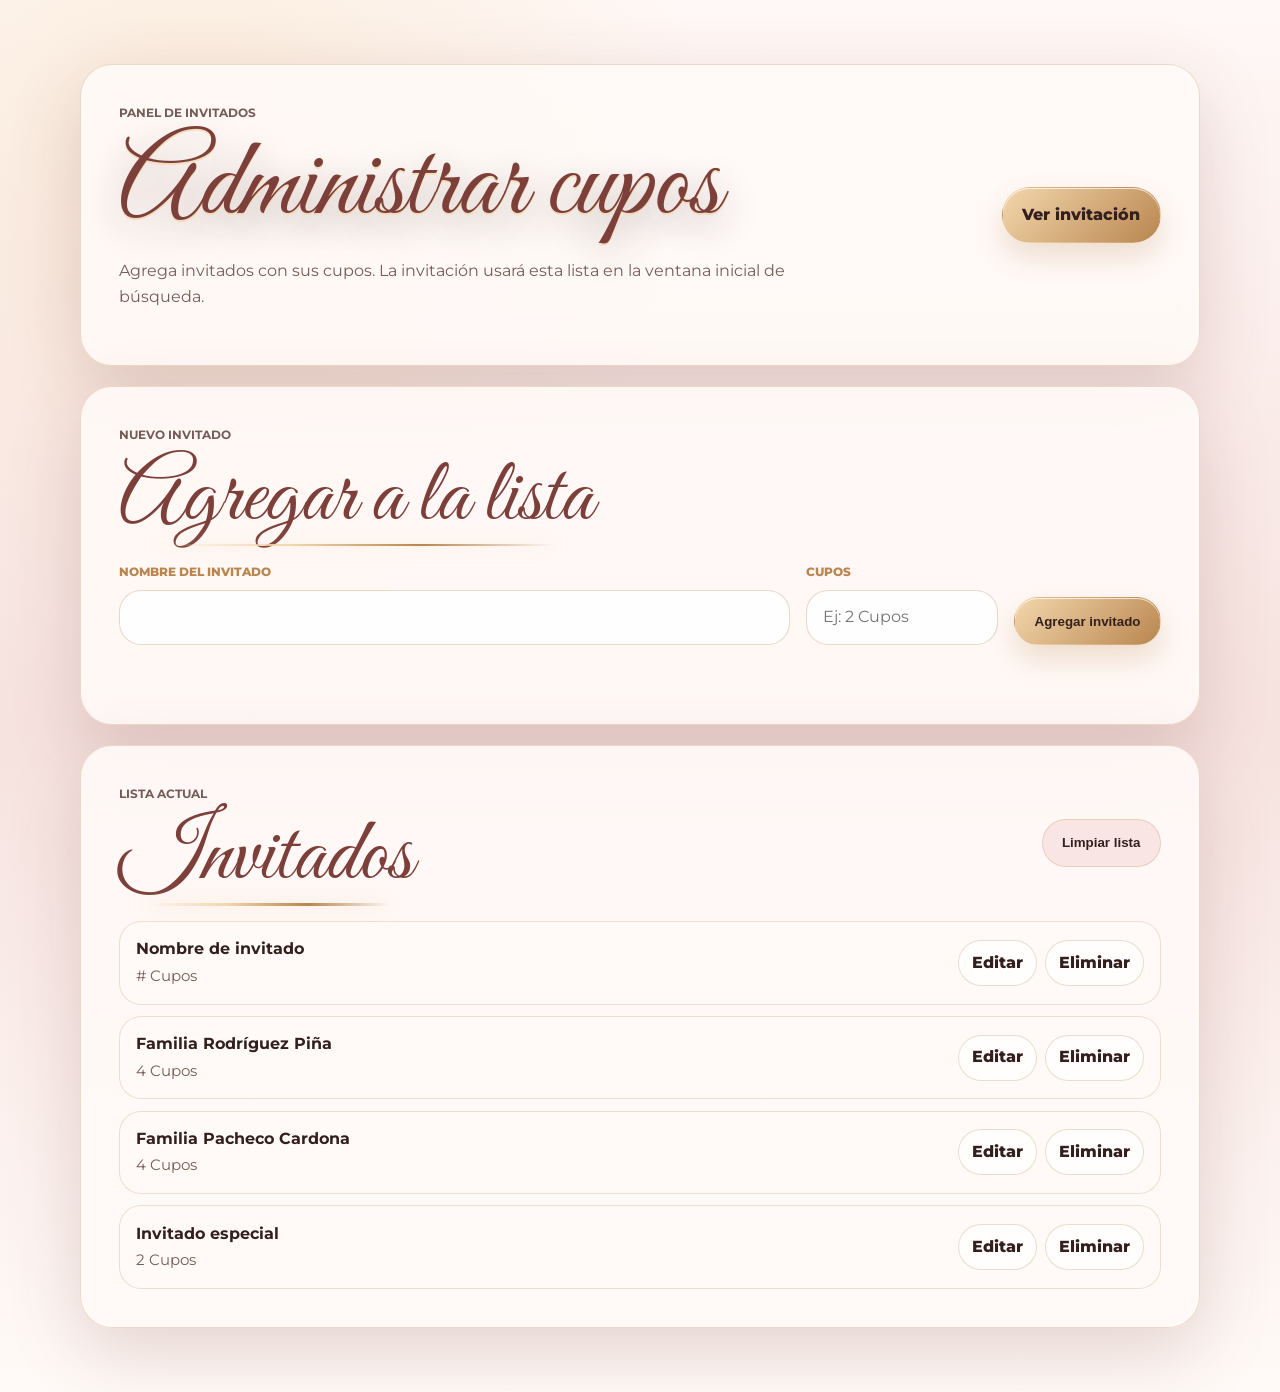
==== admin/index.html @ 074035fb "Agregar admin e invitados personalizados" ====
<!doctype html>
<html lang="es">
  <head>
    <meta charset="UTF-8" />
    <meta name="viewport" content="width=device-width, initial-scale=1" />
    <title>Admin invitados - Yeray Pacheco</title>
    <link rel="preconnect" href="https://fonts.googleapis.com" />
    <link rel="preconnect" href="https://fonts.gstatic.com" crossorigin />
    <link
      href="https://fonts.googleapis.com/css2?family=Cormorant+Garamond:wght@500;600;700&family=Great+Vibes&family=Montserrat:wght@400;500;600;700&display=swap"
      rel="stylesheet"
    />
    <link rel="stylesheet" href="../styles.css" />
    <link rel="stylesheet" href="admin.css" />
  </head>
  <body class="admin-page">
    <main class="admin-shell">
      <section class="admin-hero" aria-labelledby="adminTitle">
        <div>
          <p class="section-kicker">Panel de invitados</p>
          <h1 id="adminTitle">Administrar cupos</h1>
          <p>
            Agrega invitados con sus cupos. La invitación usará esta lista en
            la ventana inicial de búsqueda.
          </p>
        </div>
        <a class="button button--primary" href="../index.html">Ver invitación</a>
      </section>

      <section class="admin-card" aria-labelledby="guestFormTitle">
        <div>
          <p class="section-kicker">Nuevo invitado</p>
          <h2 id="guestFormTitle">Agregar a la lista</h2>
        </div>
        <form class="admin-form" id="guestForm">
          <label>
            <span>Nombre del invitado</span>
            <input id="adminGuestName" name="guestName" type="text" required />
          </label>
          <label>
            <span>Cupos</span>
            <input
              id="adminGuestPasses"
              name="guestPasses"
              type="text"
              placeholder="Ej: 2 Cupos"
              required
            />
          </label>
          <button class="button button--primary" type="submit">Agregar invitado</button>
        </form>
        <p class="admin-feedback" id="adminFeedback" role="status" aria-live="polite"></p>
      </section>

      <section class="admin-card" aria-labelledby="guestListTitle">
        <div class="admin-list-header">
          <div>
            <p class="section-kicker">Lista actual</p>
            <h2 id="guestListTitle">Invitados</h2>
          </div>
          <button class="button button--soft" id="clearGuests" type="button">
            Limpiar lista
          </button>
        </div>
        <div class="admin-guest-list" id="adminGuestList"></div>
      </section>
    </main>

    <script src="admin.js"></script>
  </body>
</html>
---- styles.css ----
:root {
  --rose-50: #fff7f6;
  --rose-100: #f9e6e4;
  --rose-300: #e8b8ae;
  --rose-500: #c98279;
  --rose-700: #7d3f3a;
  --blush: #ffecef;
  --sage: #6f8f7a;
  --gold: #b9864f;
  --gold-light: #f3d7ad;
  --ink: #33201e;
  --muted: #745c58;
  --surface: rgba(255, 250, 248, 0.9);
  --surface-solid: #fffaf8;
  --radius-lg: 32px;
  --radius-md: 22px;
  --radius-sm: 999px;
  --shadow: 0 24px 72px rgba(125, 63, 58, 0.2);
  --sparkle: radial-gradient(circle, rgba(255, 255, 255, 0.95) 0 18%, transparent 19%);
}

* {
  box-sizing: border-box;
}

html {
  scroll-behavior: smooth;
}

body {
  margin: 0;
  background:
    radial-gradient(circle at 82% 8%, rgba(255, 255, 255, 0.78) 0 0.12rem, transparent 0.16rem),
    radial-gradient(circle at 92% 22%, rgba(243, 215, 173, 0.84) 0 0.1rem, transparent 0.15rem),
    radial-gradient(circle at 8% 44%, rgba(255, 255, 255, 0.72) 0 0.1rem, transparent 0.16rem),
    radial-gradient(circle at 15% 10%, rgba(243, 215, 173, 0.34), transparent 32rem),
    linear-gradient(180deg, #fff8f6 0%, #f6e2df 52%, #fffaf7 100%);
  color: var(--ink);
  font-family: "Montserrat", system-ui, sans-serif;
  font-size: 16px;
  line-height: 1.65;
}

img {
  display: block;
  max-width: 100%;
}

a {
  color: inherit;
}

body.guest-gate-active {
  overflow: hidden;
}

body.guest-gate-active .hero,
body.guest-gate-active main,
body.guest-gate-active footer {
  filter: blur(10px);
  pointer-events: none;
  user-select: none;
}

.guest-gate {
  position: fixed;
  inset: 0;
  z-index: 1000;
  display: grid;
  place-items: center;
  padding: 1rem;
  background:
    radial-gradient(circle at 18% 18%, rgba(243, 215, 173, 0.36), transparent 18rem),
    radial-gradient(circle at 86% 72%, rgba(232, 184, 174, 0.38), transparent 18rem),
    rgba(255, 247, 246, 0.84);
  backdrop-filter: blur(16px);
}

.guest-gate[hidden] {
  display: none;
}

.guest-gate__panel {
  position: relative;
  width: min(100%, 42rem);
  max-height: min(86dvh, 48rem);
  overflow: auto;
  padding: clamp(1.35rem, 5vw, 2.6rem);
  border: 1px solid rgba(185, 134, 79, 0.3);
  border-radius: var(--radius-lg);
  background:
    linear-gradient(145deg, rgba(255, 255, 255, 0.92), rgba(255, 236, 239, 0.88)),
    radial-gradient(circle at 88% 12%, rgba(243, 215, 173, 0.5), transparent 9rem);
  box-shadow:
    0 34px 90px rgba(125, 63, 58, 0.24),
    inset 0 1px 0 rgba(255, 255, 255, 0.82);
}

.guest-gate__panel h2 {
  font-size: clamp(3.4rem, 12vw, 6.2rem);
}

.guest-gate__panel > p:not(.section-kicker) {
  max-width: 34rem;
  margin: 1.2rem 0 0;
  color: var(--muted);
}

.guest-gate__field {
  display: grid;
  gap: 0.55rem;
  margin-top: 1.4rem;
}

.guest-gate__field span {
  color: var(--gold);
  font-size: 0.78rem;
  font-weight: 800;
  text-transform: uppercase;
}

.guest-gate__field input {
  min-height: 3.4rem;
  width: 100%;
  padding: 0.9rem 1rem;
  border: 1px solid rgba(185, 134, 79, 0.32);
  border-radius: var(--radius-md);
  background: rgba(255, 255, 255, 0.86);
  color: var(--ink);
  font: inherit;
  outline: none;
  box-shadow: inset 0 1px 0 rgba(255, 255, 255, 0.8);
}

.guest-gate__field input:focus {
  border-color: var(--gold);
  box-shadow:
    0 0 0 4px rgba(243, 215, 173, 0.38),
    inset 0 1px 0 rgba(255, 255, 255, 0.8);
}

.guest-gate__results {
  display: grid;
  gap: 0.6rem;
  margin-top: 1rem;
}

.guest-gate__option {
  min-height: 3.7rem;
  display: flex;
  align-items: center;
  justify-content: space-between;
  gap: 1rem;
  width: 100%;
  padding: 0.85rem 1rem;
  border: 1px solid rgba(185, 134, 79, 0.24);
  border-radius: var(--radius-md);
  background: rgba(255, 250, 248, 0.78);
  color: var(--ink);
  font: inherit;
  text-align: left;
  cursor: pointer;
  transition: transform 180ms ease, border-color 180ms ease, box-shadow 180ms ease;
}

.guest-gate__option:hover,
.guest-gate__option:focus-visible {
  transform: translateY(-2px);
  border-color: var(--gold);
  box-shadow: 0 12px 26px rgba(185, 134, 79, 0.16);
}

.guest-gate__option:focus-visible {
  outline: 3px solid var(--gold-light);
  outline-offset: 3px;
}

.guest-gate__option strong {
  font-weight: 800;
}

.guest-gate__option span {
  flex: 0 0 auto;
  display: inline-flex;
  align-items: center;
  justify-content: center;
  min-height: 2.3rem;
  padding: 0.45rem 0.8rem;
  border-radius: var(--radius-sm);
  background: linear-gradient(135deg, var(--gold-light), var(--gold));
  color: var(--ink);
  font-size: 0.82rem;
  font-weight: 900;
}

.guest-gate__empty {
  margin: 0;
  padding: 0.9rem 1rem;
  border: 1px solid rgba(185, 134, 79, 0.18);
  border-radius: var(--radius-md);
  color: var(--muted);
  background: rgba(255, 255, 255, 0.54);
}

.reveal {
  opacity: 0;
  transform: translateY(28px) scale(0.985);
  transition:
    opacity 700ms ease,
    transform 700ms cubic-bezier(0.2, 0.8, 0.2, 1);
  transition-delay: var(--reveal-delay, 0ms);
  will-change: opacity, transform;
}

.intro__photo.reveal,
.player-shell.reveal,
.gallery img.reveal {
  transform: translateY(24px) scale(0.96);
}

.detail-card.reveal,
.timer div.reveal {
  transform: translateY(22px) scale(0.94);
}

.reveal.is-visible {
  opacity: 1;
  transform: translateY(0) scale(1);
}

.skip-link {
  position: fixed;
  left: 1rem;
  top: 1rem;
  z-index: 30;
  transform: translateY(-150%);
  background: var(--ink);
  color: white;
  padding: 0.75rem 1rem;
}

.skip-link:focus {
  transform: translateY(0);
}

.hero {
  position: relative;
  min-height: 92dvh;
  display: grid;
  align-items: end;
  overflow: hidden;
  isolation: isolate;
  background: #e8c7c2;
}

.hero__image {
  position: absolute;
  inset: 0;
  width: 100%;
  height: 100%;
  object-fit: cover;
  object-position: center 18%;
  z-index: -2;
}

.hero__veil {
  position: absolute;
  inset: 0;
  z-index: -1;
  background:
    linear-gradient(90deg, rgba(51, 32, 30, 0.62), rgba(51, 32, 30, 0.18) 48%, rgba(255, 247, 246, 0.12)),
    linear-gradient(180deg, rgba(51, 32, 30, 0.15), rgba(51, 32, 30, 0.62));
}

.topbar {
  position: absolute;
  inset: 1.25rem 1.25rem auto;
  z-index: 4;
  display: flex;
  justify-content: center;
  gap: 0.5rem;
  flex-wrap: wrap;
}

.topbar a {
  min-height: 44px;
  display: inline-flex;
  align-items: center;
  border: 1px solid rgba(255, 255, 255, 0.42);
  background: rgba(255, 248, 246, 0.18);
  color: white;
  text-decoration: none;
  padding: 0.5rem 0.85rem;
  font-size: 0.82rem;
  font-weight: 700;
  backdrop-filter: blur(12px);
  border-radius: var(--radius-sm);
}

.hero__content {
  width: min(100%, 1120px);
  margin: 0 auto;
  padding: 8rem 1.25rem 5rem;
  color: white;
}

.eyebrow,
.section-kicker {
  margin: 0 0 0.7rem;
  color: var(--gold-light);
  font-size: 0.78rem;
  font-weight: 700;
  letter-spacing: 0;
  text-transform: uppercase;
}

.section-kicker {
  color: var(--gold);
}

h1,
h2 {
  margin: 0;
  font-family: "Cormorant Garamond", Georgia, serif;
  font-weight: 700;
  line-height: 0.95;
}

h1 {
  font-family: "Great Vibes", cursive;
  font-weight: 400;
  font-size: clamp(4.8rem, 16vw, 12rem);
  max-width: 58rem;
  text-shadow:
    0 2px 0 rgba(243, 215, 173, 0.74),
    0 12px 38px rgba(51, 32, 30, 0.32);
}

h2 {
  position: relative;
  display: inline-block;
  font-family: "Great Vibes", cursive;
  font-weight: 400;
  font-size: clamp(2.6rem, 7vw, 5.8rem);
  color: var(--rose-700);
}

h2::after {
  content: "";
  position: absolute;
  left: 8%;
  right: 8%;
  bottom: -0.28rem;
  height: 0.18rem;
  border-radius: var(--radius-sm);
  background: linear-gradient(90deg, transparent, var(--gold-light), var(--gold), transparent);
  box-shadow: 0 0 22px rgba(243, 215, 173, 0.75);
}

.hero__copy,
.guest-message p,
.intro p,
.section-heading p,
.music p,
.location p,
.details p,
.rsvp p,
.social p {
  max-width: 42rem;
  color: var(--muted);
}

.hero__copy {
  color: rgba(255, 255, 255, 0.92);
  font-size: clamp(1rem, 2vw, 1.2rem);
}

.hero__actions,
.calendar-actions {
  display: flex;
  flex-wrap: wrap;
  gap: 0.8rem;
  margin-top: 1.5rem;
}

.button {
  min-height: 48px;
  display: inline-flex;
  align-items: center;
  justify-content: center;
  border: 1px solid transparent;
  padding: 0.85rem 1.2rem;
  color: var(--ink);
  font-weight: 800;
  text-decoration: none;
  cursor: pointer;
  transition: transform 180ms ease, box-shadow 180ms ease, background 180ms ease;
  border-radius: var(--radius-sm);
}

.button:hover,
.button:focus-visible {
  transform: translateY(-2px);
}

.button:focus-visible,
.topbar a:focus-visible,
.social a:focus-visible {
  outline: 3px solid var(--gold-light);
  outline-offset: 3px;
}

.button--primary {
  background: linear-gradient(135deg, var(--gold-light), var(--gold));
  box-shadow:
    inset 0 1px 0 rgba(255, 255, 255, 0.72),
    0 14px 28px rgba(185, 134, 79, 0.24);
}

.button--ghost {
  color: white;
  border-color: rgba(255, 255, 255, 0.54);
  background: rgba(255, 255, 255, 0.12);
}

.button--soft {
  background: var(--rose-100);
  border-color: rgba(185, 134, 79, 0.26);
}

.section {
  width: min(1120px, calc(100% - 2rem));
  margin: 0 auto;
  padding: clamp(4rem, 8vw, 7rem) 0;
}

.intro,
.music,
.location,
.rsvp,
.social {
  display: grid;
  grid-template-columns: 1fr;
  gap: 2rem;
  align-items: center;
}

.guest-message {
  padding-top: clamp(3.5rem, 8vw, 6rem);
  padding-bottom: clamp(3.5rem, 8vw, 6rem);
}

.guest-card {
  position: relative;
  display: grid;
  grid-template-columns: 1fr;
  align-items: center;
  gap: clamp(1.3rem, 4vw, 2.4rem);
  width: 100%;
  margin: 0 auto;
  padding: clamp(1.7rem, 5vw, 2.8rem) clamp(1.4rem, 5vw, 2.6rem);
  border: 1px solid rgba(185, 134, 79, 0.22);
  border-radius: 28px;
  background: rgba(255, 250, 248, 0.88);
  box-shadow:
    0 28px 80px rgba(125, 63, 58, 0.18),
    inset 0 1px 0 rgba(255, 255, 255, 0.82);
  overflow: hidden;
}

.guest-card::before {
  content: "";
  position: absolute;
  inset: 0;
  background:
    radial-gradient(circle at 94% 14%, rgba(243, 215, 173, 0.28), transparent 8rem),
    radial-gradient(circle at 8% 88%, rgba(232, 184, 174, 0.2), transparent 9rem);
  opacity: 0.9;
  pointer-events: none;
}

.guest-card::after {
  content: "";
  position: absolute;
  inset: auto -2rem -3rem auto;
  width: 8rem;
  height: 8rem;
  border: 1px solid rgba(185, 134, 79, 0.22);
  border-radius: 50%;
  background: rgba(255, 255, 255, 0.32);
  pointer-events: none;
}

.guest-message__content {
  position: relative;
  z-index: 1;
  display: grid;
  justify-items: start;
  text-align: left;
}

.guest-message__content h2 {
  font-size: clamp(4.1rem, 12vw, 7.4rem);
  line-height: 0.78;
}

.guest-message__content h2::after {
  left: 0;
  right: clamp(-2rem, -5vw, -0.5rem);
  bottom: -0.42rem;
  height: 0.15rem;
  background: linear-gradient(90deg, var(--gold-light), var(--gold), transparent);
}

.guest-message__content::before {
  content: "";
  position: absolute;
  width: 5.5rem;
  height: 5.5rem;
  transform: translate(-1.3rem, -1.3rem);
  background-image:
    var(--sparkle),
    radial-gradient(circle, rgba(243, 215, 173, 0.88) 0 12%, transparent 13%);
  background-size: 1.6rem 1.6rem, 2.5rem 2.5rem;
  opacity: 0.72;
  pointer-events: none;
}

.guest-message__content p {
  max-width: 42rem;
  margin: 1rem 0 0;
  font-size: clamp(1rem, 2vw, 1.12rem);
}

.guest-message__recipient {
  position: relative;
  display: flex;
  align-items: baseline;
  gap: 0.35rem;
  width: min(100%, 42rem);
  margin-top: 0.35rem;
  padding: 0;
  background: transparent;
  border: 0;
}

.guest-message__recipient span {
  color: var(--ink);
  font-size: clamp(0.95rem, 2vw, 1.08rem);
  font-weight: 400;
  text-transform: none;
}

.guest-message__name {
  display: inline;
  max-width: 100%;
  color: var(--ink);
  font-family: "Montserrat", system-ui, sans-serif;
  font-size: clamp(0.95rem, 2vw, 1.08rem);
  font-weight: 800;
  line-height: 1.2;
  overflow-wrap: anywhere;
  text-shadow: none;
}

.guest-message__passes {
  position: relative;
  z-index: 1;
  width: auto;
  min-width: min(100%, 9.5rem);
  min-height: 3.45rem;
  display: inline-flex;
  flex-direction: column;
  align-items: center;
  justify-content: center;
  gap: 0.12rem;
  margin-top: 0;
  padding: 0.72rem 1.25rem 0.82rem;
  border: 1px solid rgba(255, 255, 255, 0.64);
  border-radius: var(--radius-sm);
  background:
    linear-gradient(135deg, var(--gold-light), var(--gold)),
    radial-gradient(circle at 84% 16%, rgba(255, 255, 255, 0.48), transparent 4rem);
  box-shadow:
    inset 0 1px 0 rgba(255, 255, 255, 0.72),
    0 18px 34px rgba(185, 134, 79, 0.28);
}

.guest-message__passes span {
  color: rgba(51, 32, 30, 0.74);
  font-size: 0.68rem;
  font-weight: 800;
  letter-spacing: 0;
  text-transform: uppercase;
}

.guest-message__passes strong {
  display: block;
  min-width: 0;
  min-height: 0;
  padding: 0;
  color: var(--ink);
  font-family: "Montserrat", system-ui, sans-serif;
  font-size: 1rem;
  font-weight: 900;
  line-height: 1.1;
  text-align: center;
  border: 0;
  border-radius: 0;
  background: transparent;
  text-shadow: none;
}

.intro__photo {
  position: relative;
  min-height: 28rem;
  box-shadow: var(--shadow);
  background: var(--rose-100);
  overflow: hidden;
  border: 1px solid rgba(185, 134, 79, 0.26);
  border-radius: var(--radius-lg);
}

.intro__text,
.music__copy,
.details__intro {
  position: relative;
}

.intro__text::before,
.music__copy::before,
.details__intro::before,
.section-heading::before {
  content: "";
  position: absolute;
  width: 5.5rem;
  height: 5.5rem;
  transform: translate(-1.3rem, -1.3rem);
  background-image:
    var(--sparkle),
    radial-gradient(circle, rgba(243, 215, 173, 0.88) 0 12%, transparent 13%);
  background-size: 1.6rem 1.6rem, 2.5rem 2.5rem;
  opacity: 0.72;
  pointer-events: none;
}

.intro__photo img,
.gallery img {
  width: 100%;
  height: 100%;
  object-fit: cover;
}

.countdown {
  text-align: center;
}

.section-heading {
  position: relative;
  display: grid;
  justify-items: center;
}

.event-calendar {
  width: min(100%, 35rem);
  margin: 2rem auto 0;
  padding: clamp(1rem, 3vw, 1.4rem);
  border: 1px solid rgba(185, 134, 79, 0.34);
  border-radius: var(--radius-lg);
  background:
    linear-gradient(135deg, rgba(255, 255, 255, 0.86), rgba(255, 236, 239, 0.82)),
    radial-gradient(circle at 92% 12%, rgba(243, 215, 173, 0.55), transparent 10rem);
  box-shadow: var(--shadow);
  overflow: hidden;
}

.event-calendar__top {
  display: flex;
  justify-content: space-between;
  align-items: center;
  gap: 1rem;
  padding: 0.45rem 0.35rem 1rem;
}

.event-calendar__label {
  color: var(--gold);
  font-size: 0.78rem;
  font-weight: 800;
  letter-spacing: 0;
  text-transform: uppercase;
}

.event-calendar__top strong {
  color: var(--rose-700);
  font-family: "Cormorant Garamond", Georgia, serif;
  font-size: clamp(1.5rem, 4vw, 2.1rem);
  line-height: 1;
}

.event-calendar__weekdays,
.event-calendar__days {
  display: grid;
  grid-template-columns: repeat(7, minmax(0, 1fr));
  gap: 0.35rem;
}

.event-calendar__weekdays span {
  color: var(--muted);
  font-size: 0.72rem;
  font-weight: 800;
  text-transform: uppercase;
}

.calendar-day {
  min-height: 2.6rem;
  display: grid;
  place-items: center;
  border-radius: 16px;
  color: var(--ink);
  font-weight: 700;
  font-variant-numeric: tabular-nums;
  background: rgba(255, 255, 255, 0.52);
}

.calendar-day--empty {
  background: transparent;
}

.calendar-day--event {
  position: relative;
  color: white;
  background: linear-gradient(135deg, var(--rose-500), var(--gold));
  box-shadow:
    inset 0 1px 0 rgba(255, 255, 255, 0.68),
    0 10px 24px rgba(185, 134, 79, 0.34);
}

.calendar-day--event::after {
  content: "";
  position: absolute;
  inset: -0.28rem;
  border: 1px solid rgba(243, 215, 173, 0.9);
  border-radius: 20px;
}

.event-calendar__note {
  margin: 1rem 0 0;
  color: var(--rose-700);
  font-size: 0.9rem;
  font-weight: 800;
}

.timer {
  display: grid;
  grid-template-columns: repeat(2, minmax(0, 1fr));
  gap: 0.75rem;
  margin-top: 2rem;
}

.timer div,
.player-shell,
.location,
.rsvp,
.social {
  border: 1px solid rgba(185, 134, 79, 0.28);
  background: var(--surface);
  box-shadow: var(--shadow);
  border-radius: var(--radius-lg);
}

.timer div {
  min-height: 9rem;
  display: grid;
  place-items: center;
  padding: 1rem;
  background:
    linear-gradient(180deg, rgba(255, 255, 255, 0.9), rgba(249, 230, 228, 0.82)),
    radial-gradient(circle at 88% 14%, rgba(243, 215, 173, 0.7), transparent 5rem);
}

.timer strong {
  display: block;
  font-family: "Cormorant Garamond", Georgia, serif;
  font-size: clamp(3rem, 9vw, 5.5rem);
  line-height: 0.9;
  font-variant-numeric: tabular-nums;
}

.timer span {
  color: var(--muted);
  font-weight: 700;
  text-transform: uppercase;
  font-size: 0.78rem;
}

.calendar-actions {
  justify-content: center;
}

.player-shell {
  padding: 0.85rem;
  overflow: hidden;
}

.player-shell iframe {
  display: block;
  border: 0;
  border-radius: 24px;
}

.location,
.rsvp,
.social {
  padding: clamp(1.4rem, 4vw, 2.4rem);
}

.social {
  margin-top: clamp(1.75rem, 5vw, 3.5rem);
}

.details {
  display: grid;
  gap: 2rem;
}

.detail-grid {
  display: grid;
  grid-template-columns: 1fr;
  gap: 1rem;
}

.detail-card {
  position: relative;
  min-height: 14rem;
  display: grid;
  align-content: start;
  gap: 0.55rem;
  padding: clamp(1.25rem, 4vw, 1.7rem);
  border: 1px solid rgba(185, 134, 79, 0.28);
  border-radius: var(--radius-lg);
  background:
    linear-gradient(145deg, rgba(255, 255, 255, 0.9), rgba(255, 236, 239, 0.82)),
    radial-gradient(circle at 88% 12%, rgba(243, 215, 173, 0.5), transparent 7rem);
  box-shadow: var(--shadow);
  overflow: hidden;
}

.detail-card::after {
  content: "";
  position: absolute;
  inset: auto -3rem -4rem auto;
  width: 9rem;
  height: 9rem;
  border: 1px solid rgba(185, 134, 79, 0.22);
  border-radius: 50%;
  background: rgba(255, 255, 255, 0.28);
}

.detail-card--featured {
  background:
    linear-gradient(145deg, rgba(255, 250, 248, 0.94), rgba(255, 236, 239, 0.9)),
    radial-gradient(circle at 18% 16%, rgba(255, 255, 255, 0.85), transparent 5rem);
}

.detail-card__icon {
  width: 2.5rem;
  height: 2.5rem;
  display: grid;
  place-items: center;
  border-radius: 50%;
  background:
    radial-gradient(circle, rgba(255, 255, 255, 0.95) 0 18%, transparent 20%),
    linear-gradient(135deg, var(--gold-light), var(--gold));
  box-shadow: 0 10px 24px rgba(185, 134, 79, 0.24);
}

.detail-card p {
  margin: 0;
  color: var(--gold);
  font-size: 0.78rem;
  font-weight: 800;
  text-transform: uppercase;
}

.detail-card strong {
  color: var(--rose-700);
  font-family: "Cormorant Garamond", Georgia, serif;
  font-size: clamp(1.45rem, 4vw, 2rem);
  line-height: 1.05;
}

.detail-card span {
  color: var(--muted);
}

.parents-card strong + strong {
  margin-top: -0.2rem;
}

.color-reserve {
  display: flex;
  gap: 0.5rem;
  margin-top: 0.4rem;
}

.swatch {
  width: 2rem;
  height: 2rem;
  border: 2px solid rgba(255, 255, 255, 0.82);
  border-radius: 50%;
  box-shadow: 0 8px 18px rgba(51, 32, 30, 0.14);
}

.swatch--green {
  background: var(--sage);
}

.swatch--gold {
  background: linear-gradient(135deg, var(--gold-light), var(--gold));
}

.swatch--silver {
  background: linear-gradient(135deg, #ffffff, #cfcfd4);
}

.swatch--pink {
  background: var(--rose-300);
}

.gallery {
  display: grid;
  grid-template-columns: 1fr;
  gap: 1rem;
}

.gallery img {
  aspect-ratio: 4 / 5;
  background: var(--rose-100);
  box-shadow: var(--shadow);
  border: 1px solid rgba(185, 134, 79, 0.26);
  border-radius: var(--radius-lg);
}

.social__links {
  display: flex;
  gap: 0.75rem;
  flex-wrap: wrap;
}

.social a {
  width: 52px;
  height: 52px;
  display: inline-grid;
  place-items: center;
  border: 1px solid rgba(185, 134, 79, 0.28);
  background: linear-gradient(135deg, #fff, var(--rose-100));
  border-radius: 18px;
}

.social svg {
  width: 24px;
  height: 24px;
  fill: var(--rose-700);
}

footer {
  padding: 2rem 1rem 3rem;
  text-align: center;
  color: var(--muted);
}

@media (min-width: 760px) {
  .guest-card {
    grid-template-columns: 1fr auto;
  }

  .guest-message__passes {
    justify-self: end;
  }

  .intro,
  .music,
  .location,
  .rsvp,
  .social {
    grid-template-columns: 1fr 0.88fr;
  }

  .detail-grid {
    grid-template-columns: repeat(2, minmax(0, 1fr));
  }

  .timer {
    grid-template-columns: repeat(4, minmax(0, 1fr));
  }

  .gallery {
    grid-template-columns: repeat(2, minmax(0, 1fr));
  }

  .location,
  .rsvp,
  .social {
    grid-template-columns: 1fr auto;
  }
}

@media (min-width: 1024px) {
  .details {
    grid-template-columns: 0.78fr 1.22fr;
    align-items: start;
  }
}

@media (max-width: 640px) {
  .hero {
    min-height: 88dvh;
  }

  .hero__image {
    object-position: center top;
  }

  .hero__veil {
    background:
      linear-gradient(180deg, rgba(51, 32, 30, 0.18), rgba(51, 32, 30, 0.72)),
      linear-gradient(90deg, rgba(51, 32, 30, 0.2), rgba(51, 32, 30, 0.06));
  }

  .hero__content {
    padding-bottom: 3rem;
  }

  .button {
    width: 100%;
  }

  .topbar {
    justify-content: flex-start;
  }

  .event-calendar__top {
    align-items: flex-start;
    flex-direction: column;
  }

  .calendar-day {
    min-height: 2.25rem;
    border-radius: 12px;
    font-size: 0.9rem;
  }

  .guest-message__passes {
    justify-content: center;
    text-align: center;
    justify-self: start;
  }
}

@media (prefers-reduced-motion: reduce) {
  *,
  *::before,
  *::after {
    scroll-behavior: auto !important;
    transition-duration: 0.01ms !important;
    animation-duration: 0.01ms !important;
  }

  .reveal {
    opacity: 1;
    transform: none;
  }
}
---- admin/admin.css ----
.admin-page {
  min-height: 100dvh;
}

.admin-shell {
  width: min(1120px, calc(100% - 2rem));
  margin: 0 auto;
  padding: clamp(2rem, 6vw, 4rem) 0;
}

.admin-hero,
.admin-card {
  border: 1px solid rgba(185, 134, 79, 0.28);
  border-radius: var(--radius-lg);
  background: var(--surface);
  box-shadow: var(--shadow);
}

.admin-hero {
  display: grid;
  grid-template-columns: 1fr;
  gap: 1.25rem;
  align-items: center;
  padding: clamp(1.4rem, 4vw, 2.4rem);
}

.admin-hero h1 {
  color: var(--rose-700);
  font-size: clamp(4rem, 12vw, 7rem);
}

.admin-hero p,
.admin-card p {
  max-width: 42rem;
  color: var(--muted);
}

.admin-card {
  margin-top: 1.25rem;
  padding: clamp(1.4rem, 4vw, 2.4rem);
}

.admin-form {
  display: grid;
  grid-template-columns: 1fr;
  gap: 1rem;
  margin-top: 1.25rem;
}

.admin-form label {
  display: grid;
  gap: 0.45rem;
}

.admin-form span {
  color: var(--gold);
  font-size: 0.78rem;
  font-weight: 800;
  text-transform: uppercase;
}

.admin-form input {
  min-height: 3.2rem;
  width: 100%;
  padding: 0.85rem 1rem;
  border: 1px solid rgba(185, 134, 79, 0.32);
  border-radius: var(--radius-md);
  background: rgba(255, 255, 255, 0.86);
  color: var(--ink);
  font: inherit;
  outline: none;
}

.admin-form input:focus {
  border-color: var(--gold);
  box-shadow: 0 0 0 4px rgba(243, 215, 173, 0.38);
}

.admin-feedback {
  min-height: 1.5rem;
  margin: 1rem 0 0;
  font-weight: 700;
}

.admin-list-header {
  display: grid;
  grid-template-columns: 1fr;
  gap: 1rem;
  align-items: center;
}

.admin-guest-list {
  display: grid;
  gap: 0.7rem;
  margin-top: 1.25rem;
}

.admin-guest-item {
  display: grid;
  grid-template-columns: 1fr;
  gap: 0.75rem;
  align-items: center;
  padding: 0.9rem 1rem;
  border: 1px solid rgba(185, 134, 79, 0.24);
  border-radius: var(--radius-md);
  background: rgba(255, 250, 248, 0.78);
}

.admin-guest-item strong {
  display: block;
}

.admin-guest-item span {
  color: var(--muted);
  font-size: 0.92rem;
}

.admin-guest-actions {
  display: flex;
  gap: 0.5rem;
  flex-wrap: wrap;
}

.admin-icon-button {
  min-height: 2.6rem;
  padding: 0.55rem 0.8rem;
  border: 1px solid rgba(185, 134, 79, 0.28);
  border-radius: var(--radius-sm);
  background: rgba(255, 255, 255, 0.76);
  color: var(--ink);
  font: inherit;
  font-weight: 800;
  cursor: pointer;
}

.admin-icon-button:hover,
.admin-icon-button:focus-visible {
  border-color: var(--gold);
  outline: 3px solid var(--gold-light);
  outline-offset: 2px;
}

.admin-empty {
  margin: 0;
  padding: 1rem;
  border: 1px dashed rgba(185, 134, 79, 0.34);
  border-radius: var(--radius-md);
  background: rgba(255, 255, 255, 0.56);
}

@media (min-width: 760px) {
  .admin-hero,
  .admin-list-header {
    grid-template-columns: 1fr auto;
  }

  .admin-form {
    grid-template-columns: 1fr 12rem auto;
    align-items: end;
  }

  .admin-guest-item {
    grid-template-columns: 1fr auto;
  }
}
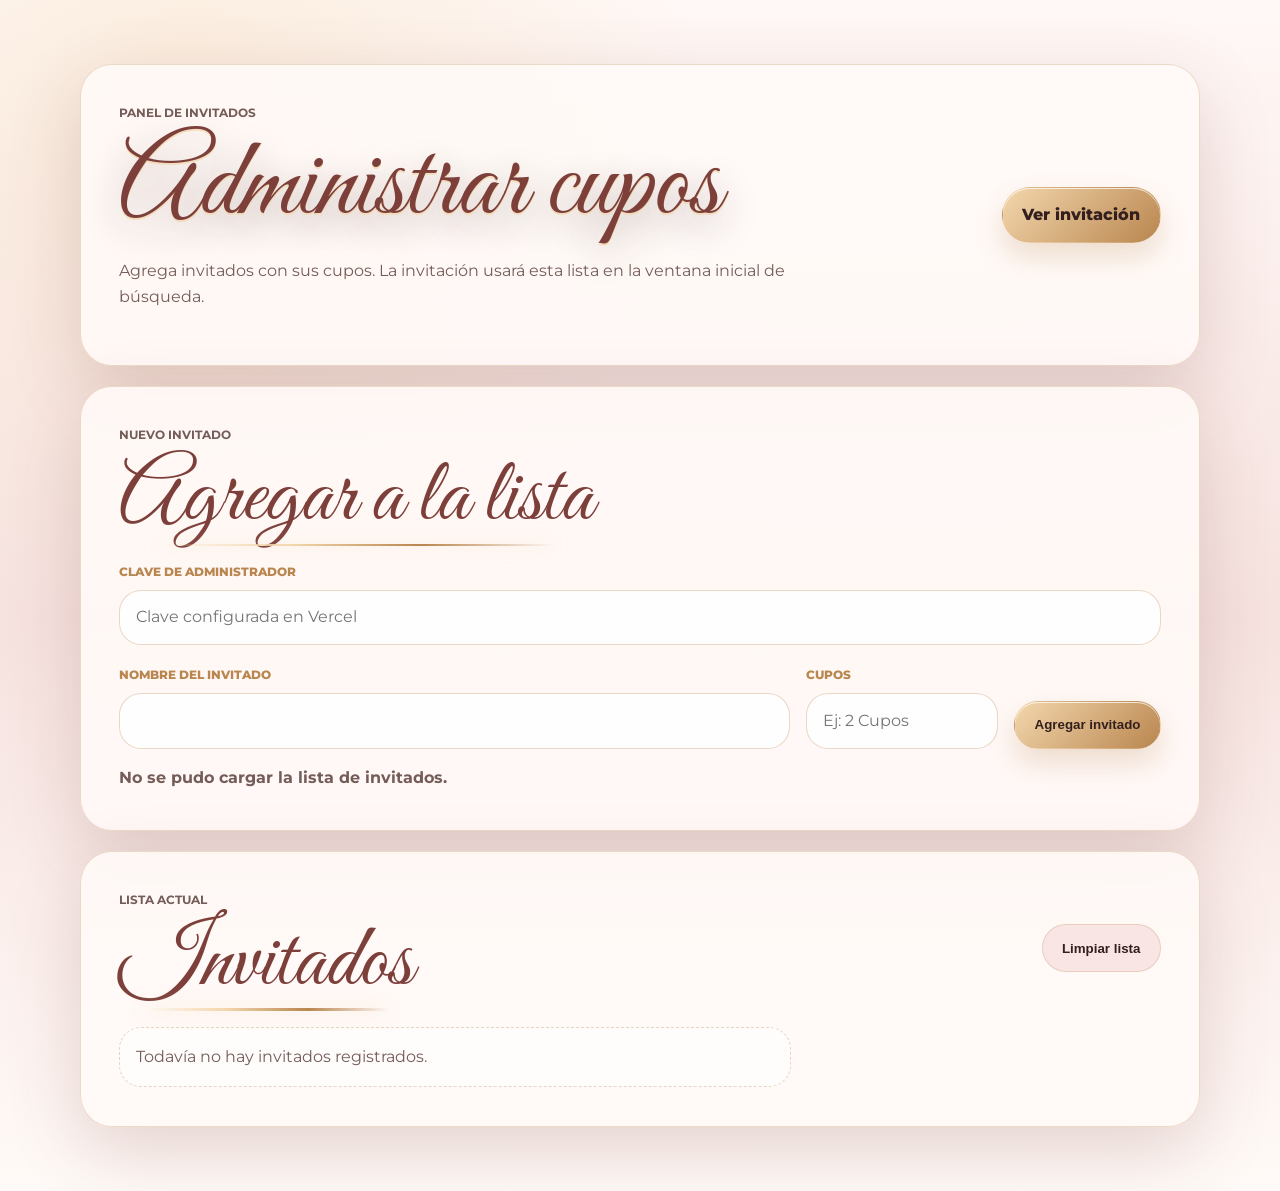
==== commit 477d9835: "Agregar invitados en la nube" ====
--- a/admin/index.html
+++ b/admin/index.html
@@ -32,6 +32,15 @@
           <p class="section-kicker">Nuevo invitado</p>
           <h2 id="guestFormTitle">Agregar a la lista</h2>
         </div>
+        <label class="admin-token-field">
+          <span>Clave de administrador</span>
+          <input
+            id="adminToken"
+            type="password"
+            autocomplete="current-password"
+            placeholder="Clave configurada en Vercel"
+          />
+        </label>
         <form class="admin-form" id="guestForm">
           <label>
             <span>Nombre del invitado</span>
--- a/admin/admin.css
+++ b/admin/admin.css
@@ -47,11 +47,19 @@
   margin-top: 1.25rem;
 }
 
+.admin-token-field {
+  display: grid;
+  gap: 0.45rem;
+  margin-top: 1.25rem;
+}
+
+.admin-token-field,
 .admin-form label {
   display: grid;
   gap: 0.45rem;
 }
 
+.admin-token-field span,
 .admin-form span {
   color: var(--gold);
   font-size: 0.78rem;
@@ -59,6 +67,7 @@
   text-transform: uppercase;
 }
 
+.admin-token-field input,
 .admin-form input {
   min-height: 3.2rem;
   width: 100%;
@@ -71,6 +80,7 @@
   outline: none;
 }
 
+.admin-token-field input:focus,
 .admin-form input:focus {
   border-color: var(--gold);
   box-shadow: 0 0 0 4px rgba(243, 215, 173, 0.38);
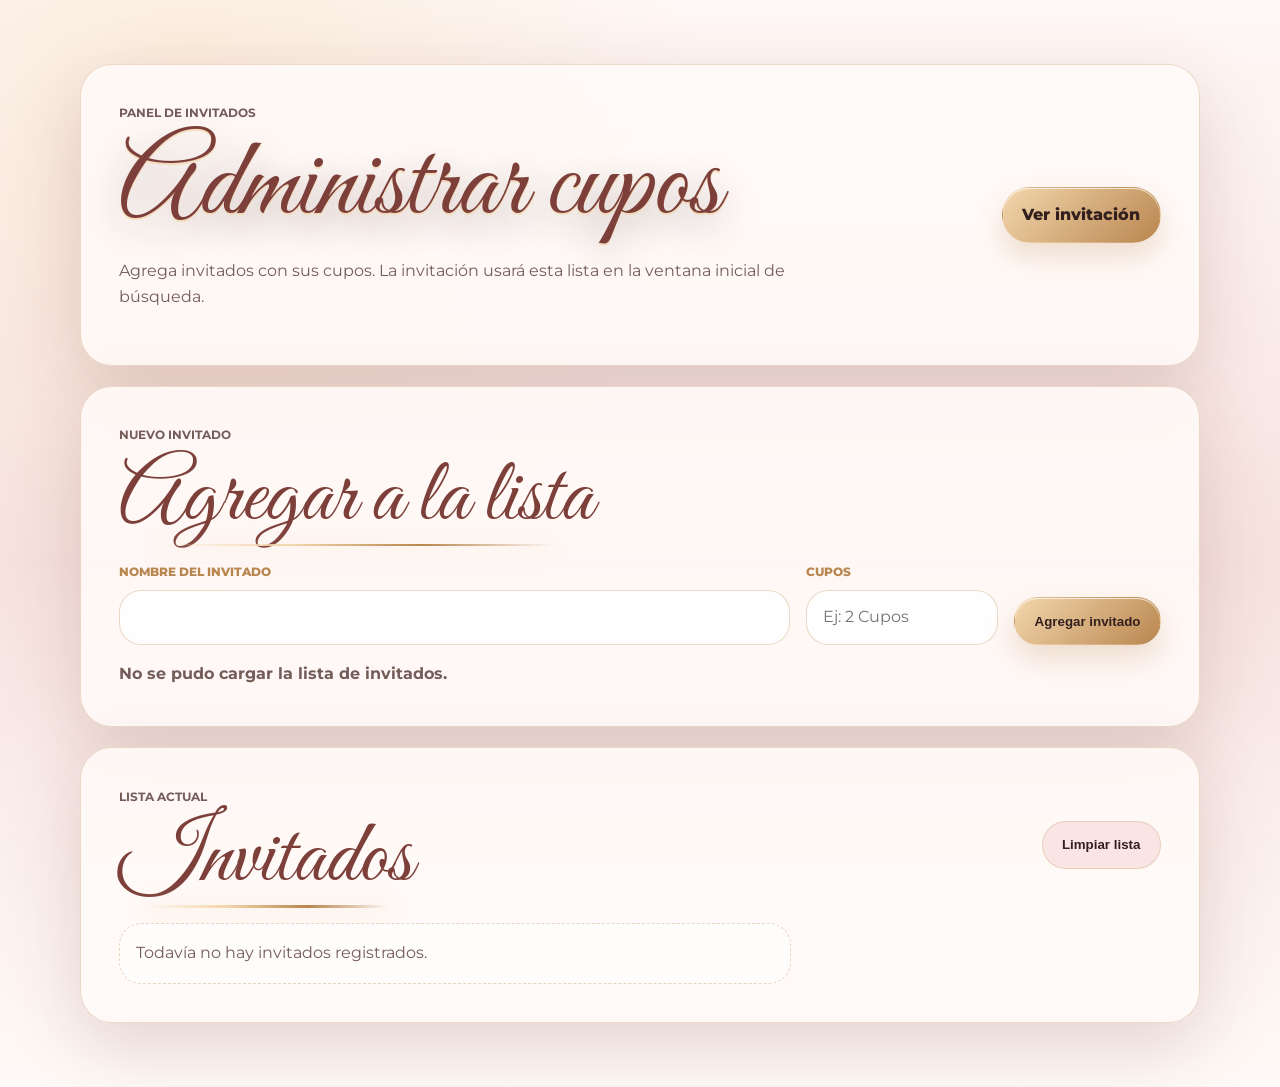
==== commit 320d886b: "Quitar clave del panel admin" ====
--- a/admin/index.html
+++ b/admin/index.html
@@ -32,15 +32,6 @@
           <p class="section-kicker">Nuevo invitado</p>
           <h2 id="guestFormTitle">Agregar a la lista</h2>
         </div>
-        <label class="admin-token-field">
-          <span>Clave de administrador</span>
-          <input
-            id="adminToken"
-            type="password"
-            autocomplete="current-password"
-            placeholder="Clave configurada en Vercel"
-          />
-        </label>
         <form class="admin-form" id="guestForm">
           <label>
             <span>Nombre del invitado</span>
--- a/admin/admin.css
+++ b/admin/admin.css
@@ -47,19 +47,11 @@
   margin-top: 1.25rem;
 }
 
-.admin-token-field {
-  display: grid;
-  gap: 0.45rem;
-  margin-top: 1.25rem;
-}
-
-.admin-token-field,
 .admin-form label {
   display: grid;
   gap: 0.45rem;
 }
 
-.admin-token-field span,
 .admin-form span {
   color: var(--gold);
   font-size: 0.78rem;
@@ -67,7 +59,6 @@
   text-transform: uppercase;
 }
 
-.admin-token-field input,
 .admin-form input {
   min-height: 3.2rem;
   width: 100%;
@@ -80,7 +71,6 @@
   outline: none;
 }
 
-.admin-token-field input:focus,
 .admin-form input:focus {
   border-color: var(--gold);
   box-shadow: 0 0 0 4px rgba(243, 215, 173, 0.38);
